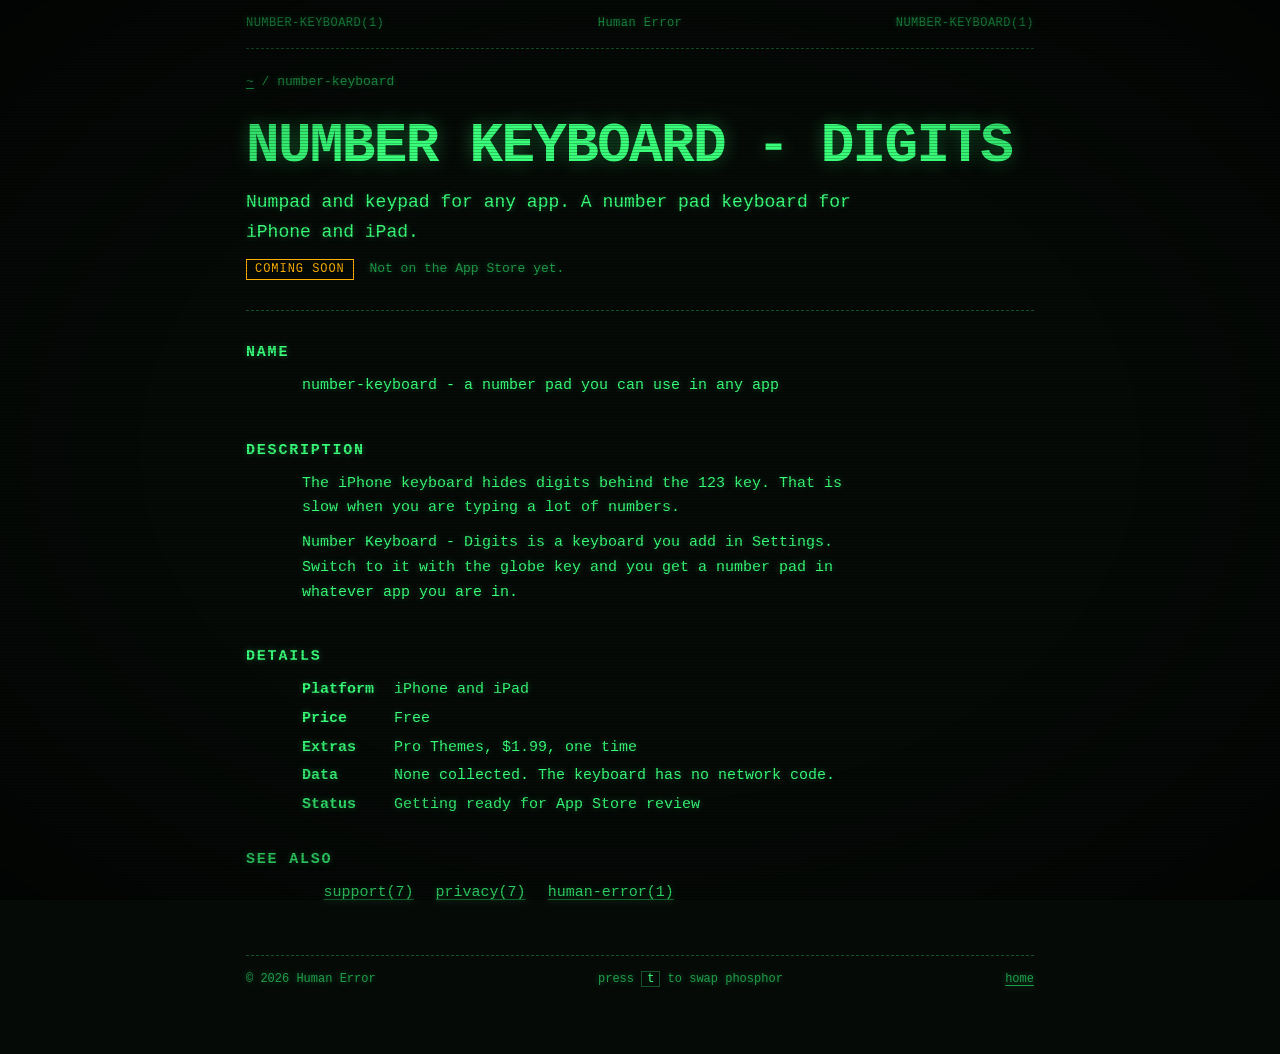
==== numeric-keyboard/index.html @ 32502a4f "Add Number Keyboard - Digits project with privacy and support pages Give the numeric keyboard its ow" ====
<!doctype html>
<html lang="en">
<head>
<meta charset="utf-8">
<meta name="viewport" content="width=device-width, initial-scale=1">
<title>Number Keyboard - Digits | Human Error</title>
<meta name="description" content="Number Keyboard - Digits is a number pad keyboard for iPhone and iPad, made by Human Error.">
<meta property="og:title" content="Number Keyboard - Digits | Human Error">
<meta property="og:description" content="Number Keyboard - Digits is a number pad keyboard for iPhone and iPad, made by Human Error.">
<meta property="og:type" content="website">
<meta name="theme-color" content="#060a07">
<link rel="icon" href="data:image/svg+xml,%3Csvg xmlns='http://www.w3.org/2000/svg' viewBox='0 0 32 32'%3E%3Crect width='32' height='32' fill='%23060a07'/%3E%3Ctext x='16' y='23' font-family='monospace' font-size='20' font-weight='700' text-anchor='middle' fill='%2339ff7a'%3EE!%3C/text%3E%3C/svg%3E">
<link rel="stylesheet" href="../assets/site.css">
</head>
<body>
<div class="wrap doc">

  <div class="manbar" aria-hidden="true">
    <span>NUMBER-KEYBOARD(1)</span>
    <span>Human Error</span>
    <span>NUMBER-KEYBOARD(1)</span>
  </div>

  <p class="crumb"><a href="../">~</a> / number-keyboard</p>

  <header class="head">
    <h1>Number Keyboard - Digits</h1>
    <p class="lede">Numpad and keypad for any app. A number pad keyboard for iPhone and iPad.</p>
    <p class="meta"><span class="tag">COMING SOON</span>&nbsp; Not on the App Store yet.</p>
  </header>

  <section>
    <h2>NAME</h2>
    <div class="body">
      <p>number-keyboard - a number pad you can use in any app</p>
    </div>
  </section>

  <section>
    <h2>DESCRIPTION</h2>
    <div class="body">
      <p>The iPhone keyboard hides digits behind the 123 key. That is slow when you are typing a lot of numbers.</p>
      <p>Number Keyboard - Digits is a keyboard you add in Settings. Switch to it with the globe key and you get a number pad in whatever app you are in.</p>
    </div>
  </section>

  <section>
    <h2>DETAILS</h2>
    <div class="body">
      <dl>
        <dt>Platform</dt><dd>iPhone and iPad</dd>
        <dt>Price</dt><dd>Free</dd>
        <dt>Extras</dt><dd>Pro Themes, $1.99, one time</dd>
        <dt>Data</dt><dd>None collected. The keyboard has no network code.</dd>
        <dt>Status</dt><dd>Getting ready for App Store review</dd>
      </dl>
    </div>
  </section>

  <section>
    <h2>SEE ALSO</h2>
    <div class="body">
      <ul class="links">
        <li><a href="support/">support(7)</a></li>
        <li><a href="privacy/">privacy(7)</a></li>
        <li><a href="../">human-error(1)</a></li>
      </ul>
    </div>
  </section>

  <footer>
    <span>&copy; <span id="yr">2026</span> Human Error</span>
    <span><button class="kbd" id="swap" type="button">press <kbd>t</kbd> to swap phosphor</button></span>
    <span><a href="../">home</a></span>
  </footer>
</div>
<script src="../assets/site.js"></script>
</body>
</html>
---- assets/site.css ----
:root {
  --bg: #060a07;
  --panel: #0b120d;
  --ink: #39ff7a;
  --ink-dim: #1f9d4a;
  --ink-faint: #14522a;
  --warn: #ffb000;
  --err: #ff4d5e;
  --glow: rgba(57, 255, 122, .35);
  --mono: ui-monospace, "SF Mono", "JetBrains Mono", "Cascadia Code", Menlo, Consolas, "Liberation Mono", monospace;
}
:root[data-phosphor="amber"] {
  --bg: #0a0703;
  --panel: #130d05;
  --ink: #ffb000;
  --ink-dim: #b37700;
  --ink-faint: #5c3d00;
  --warn: #39ff7a;
  --glow: rgba(255, 176, 0, .35);
}

* { box-sizing: border-box; }
html { background: var(--bg); }
body {
  margin: 0;
  background: var(--bg);
  color: var(--ink);
  font-family: var(--mono);
  font-size: 15px;
  line-height: 1.65;
  text-shadow: 0 0 6px var(--glow);
  min-height: 100vh;
  overflow-x: hidden;
}
::selection { background: var(--ink); color: var(--bg); text-shadow: none; }

/* CRT scanlines and vignette */
body::before, body::after {
  content: "";
  position: fixed;
  inset: 0;
  pointer-events: none;
  z-index: 10;
}
body::before {
  background: repeating-linear-gradient(to bottom, transparent 0 2px, rgba(0, 0, 0, .22) 2px 3px);
}
body::after {
  background: radial-gradient(ellipse at center, transparent 55%, rgba(0, 0, 0, .55) 100%);
}

.wrap { max-width: 820px; margin: 0 auto; padding: 0 16px 64px; }

.manbar {
  display: flex;
  justify-content: space-between;
  gap: 12px;
  padding: 14px 0;
  border-bottom: 1px dashed var(--ink-faint);
  color: var(--ink-dim);
  font-size: 12px;
  letter-spacing: .04em;
  white-space: nowrap;
}
.manbar span:nth-child(2) { overflow: hidden; text-overflow: ellipsis; }

/* Boot log */
.boot { margin: 28px 0 0; padding: 0; list-style: none; font-size: 12.5px; color: var(--ink-dim); }
.boot li { white-space: pre-wrap; }
.boot .ok { color: var(--ink); }
.boot .fail { color: var(--err); text-shadow: 0 0 6px rgba(255, 77, 94, .4); }
.boot .warn { color: var(--warn); text-shadow: 0 0 6px rgba(255, 176, 0, .35); }

/* Hero */
.hero { padding: 40px 0 44px; border-bottom: 1px dashed var(--ink-faint); }
h1 {
  margin: 0;
  font-size: clamp(44px, 13vw, 124px);
  line-height: .92;
  font-weight: 800;
  letter-spacing: -.04em;
  text-transform: uppercase;
  position: relative;
  text-shadow: 0 0 18px var(--glow);
}
h1 .layer {
  position: absolute;
  inset: 0;
  pointer-events: none;
  mix-blend-mode: screen;
  opacity: .75;
}
h1 .layer.r { color: var(--err); transform: translate(2px, 0); text-shadow: none; }
h1 .layer.b { color: #37b6ff; transform: translate(-2px, 0); text-shadow: none; }

.prompt { margin: 28px 0 0; font-size: clamp(14px, 3.6vw, 18px); }
.prompt .ps1 { color: var(--ink-dim); }
.tagline {
  margin: 6px 0 0;
  font-size: clamp(17px, 4.6vw, 26px);
  font-weight: 700;
  min-height: 1.65em;
}
.cursor {
  display: inline-block;
  width: .6em;
  height: 1.05em;
  margin-left: 2px;
  vertical-align: -0.16em;
  background: var(--ink);
  box-shadow: 0 0 10px var(--glow);
  animation: blink 1.05s steps(1) infinite;
}
.exit { margin: 14px 0 0; color: var(--ink-dim); font-size: 13px; }
.exit b { color: var(--err); font-weight: 700; text-shadow: 0 0 6px rgba(255, 77, 94, .4); }

/* Man page sections */
section { padding: 30px 0 0; }
h2 {
  margin: 0 0 8px;
  font-size: 15px;
  font-weight: 700;
  letter-spacing: .12em;
}
.body { padding-left: clamp(16px, 6vw, 56px); }
.body p { margin: 0 0 10px; max-width: 62ch; }
.dim { color: var(--ink-dim); }
.flag { white-space: nowrap; color: var(--warn); text-shadow: 0 0 6px rgba(255, 176, 0, .35); }
:root[data-phosphor="amber"] .flag { text-shadow: 0 0 6px rgba(57, 255, 122, .35); }

dl { margin: 0; display: grid; grid-template-columns: max-content 1fr; gap: 4px 20px; }
dt { font-weight: 700; }
dd { margin: 0; }

/* Process table */
.ps { border: 1px solid var(--ink-faint); background: var(--panel); }
.ps .row {
  display: grid;
  grid-template-columns: 4.5ch 1fr 10ch;
  gap: 12px;
  padding: 8px 12px;
  align-items: baseline;
}
.ps .head { color: var(--ink-dim); border-bottom: 1px solid var(--ink-faint); font-size: 12px; letter-spacing: .1em; }
.ps .row + .row { border-top: 1px dashed var(--ink-faint); }
.ps .name b { display: block; font-weight: 700; }
.ps .name span { color: var(--ink-dim); font-size: 13px; }
.ps .stat { color: var(--warn); text-align: right; text-shadow: 0 0 6px rgba(255, 176, 0, .35); }
.ps .idle .stat, .ps .idle .name b, .ps .idle .pid { color: var(--ink-faint); text-shadow: none; }

/* Hex dump */
.hex {
  margin: 0;
  padding: 12px;
  border: 1px solid var(--ink-faint);
  background: var(--panel);
  font-size: clamp(10.5px, 2.9vw, 13px);
  line-height: 1.55;
  overflow-x: auto;
  color: var(--ink-dim);
}
.hex .o { color: var(--ink-faint); text-shadow: none; }
.hex .a { color: var(--ink); }

footer {
  margin-top: 44px;
  padding-top: 14px;
  border-top: 1px dashed var(--ink-faint);
  display: flex;
  justify-content: space-between;
  flex-wrap: wrap;
  gap: 8px 16px;
  color: var(--ink-dim);
  font-size: 12px;
}
kbd {
  font: inherit;
  border: 1px solid var(--ink-faint);
  padding: 0 5px;
  color: var(--ink);
}
button.kbd {
  font: inherit;
  color: inherit;
  background: none;
  border: 0;
  padding: 0;
  cursor: pointer;
  text-shadow: inherit;
}
button.kbd:focus-visible { outline: 1px solid var(--ink); outline-offset: 3px; }

@keyframes blink { 50% { opacity: 0; } }
@keyframes jitter {
  0%, 92%, 100% { transform: translate(2px, 0); clip-path: none; }
  93% { transform: translate(7px, -1px); clip-path: inset(18% 0 55% 0); }
  95% { transform: translate(-5px, 1px); clip-path: inset(62% 0 12% 0); }
  97% { transform: translate(4px, 0); clip-path: inset(38% 0 40% 0); }
}
@keyframes jitter2 {
  0%, 90%, 100% { transform: translate(-2px, 0); clip-path: none; }
  91% { transform: translate(-8px, 1px); clip-path: inset(48% 0 22% 0); }
  94% { transform: translate(6px, -1px); clip-path: inset(8% 0 70% 0); }
}
@media (prefers-reduced-motion: no-preference) {
  h1 .layer.r { animation: jitter 5.5s steps(1) infinite; }
  h1 .layer.b { animation: jitter2 7s steps(1) infinite; }
}
@media (prefers-reduced-motion: reduce) {
  .cursor { animation: none; }
}

/* Document pages (projects, privacy, support) */
a { color: inherit; text-decoration: underline; text-decoration-color: var(--ink-dim); text-underline-offset: 3px; }
a:hover { text-decoration-color: var(--ink); }
a:focus-visible { outline: 1px solid var(--ink); outline-offset: 3px; }
.crumb { margin: 22px 0 0; color: var(--ink-dim); font-size: 13px; overflow-wrap: anywhere; }
.doc h1 { font-size: clamp(30px, 8vw, 56px); line-height: 1; letter-spacing: -.03em; margin: 26px 0 0; }
.doc .lede { margin: 14px 0 0; font-size: clamp(15px, 3.8vw, 18px); max-width: 60ch; }
.doc .meta { margin: 10px 0 0; color: var(--ink-dim); font-size: 13px; }
.doc .head { padding-bottom: 30px; border-bottom: 1px dashed var(--ink-faint); }
.body ul, .body ol { margin: 0 0 10px; padding-left: 2.4ch; max-width: 62ch; }
.body li { margin: 0 0 6px; }
.body h3 { margin: 18px 0 6px; font-size: 15px; font-weight: 700; }
.body h3:first-child { margin-top: 0; }
.tag {
  display: inline-block;
  padding: 0 8px;
  border: 1px solid var(--warn);
  color: var(--warn);
  font-size: 12px;
  letter-spacing: .08em;
  text-shadow: none;
}
.ps a.row { text-decoration: none; }
.ps a.row:hover { background: rgba(255, 255, 255, .03); }
.ps a.row:hover .name b { text-decoration: underline; text-underline-offset: 3px; }
.links { display: flex; flex-wrap: wrap; gap: 8px 22px; margin: 0; padding: 0; list-style: none; }
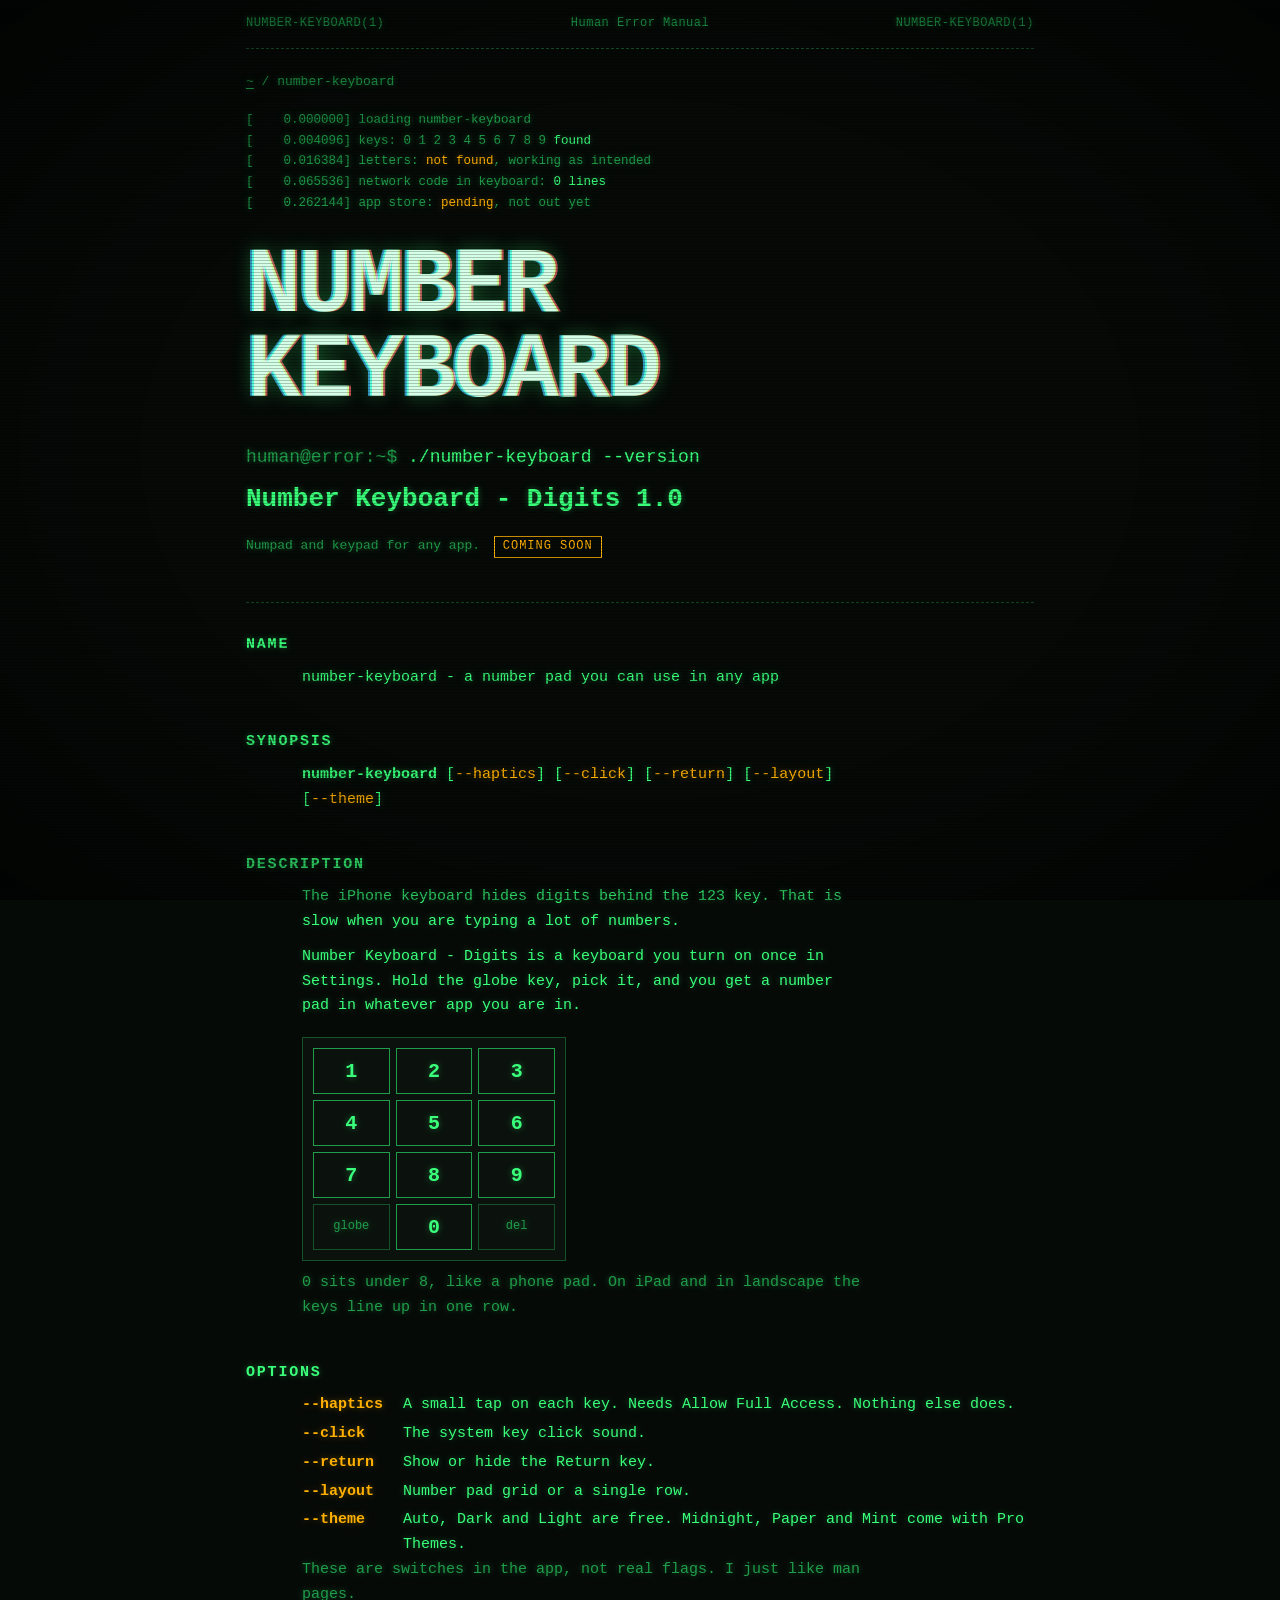
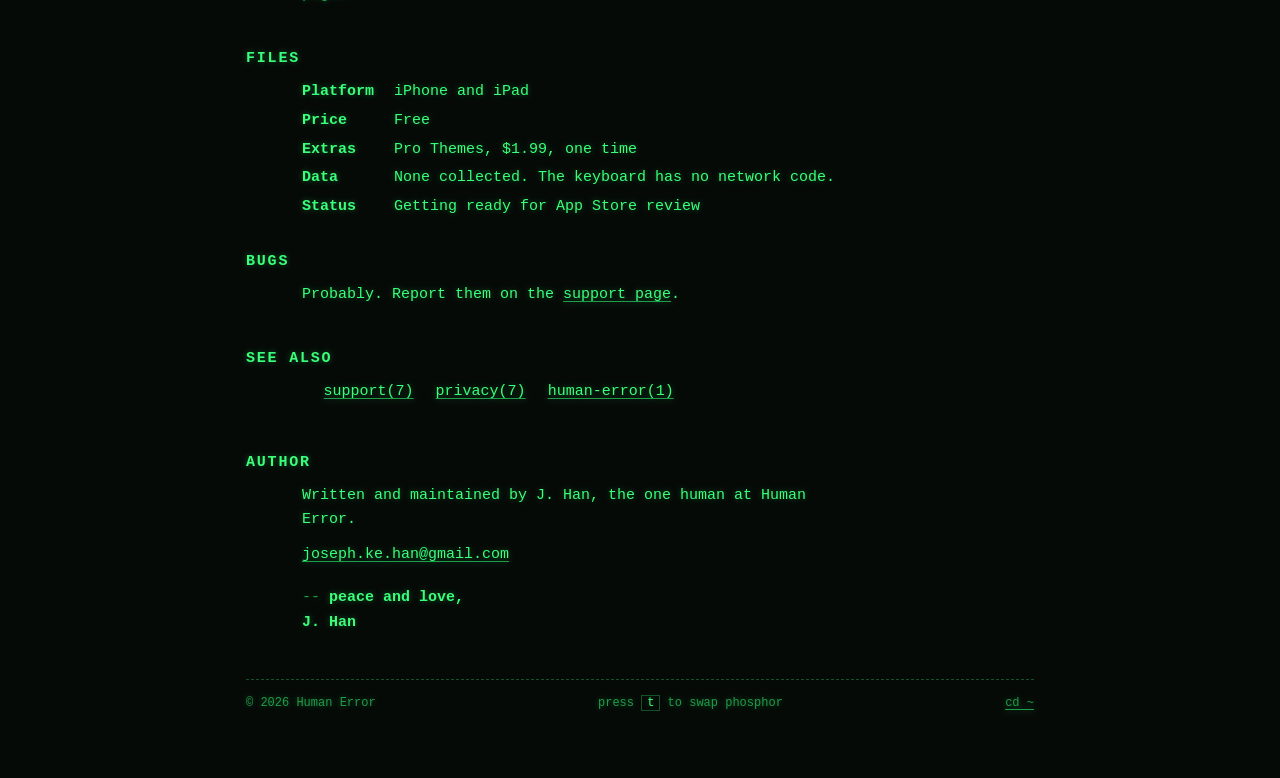
==== commit ce71151c: "Restyle keyboard pages, add contact email and J. Han byline Bring the project, privacy and support p" ====
--- a/numeric-keyboard/index.html
+++ b/numeric-keyboard/index.html
@@ -17,16 +17,29 @@
 
   <div class="manbar" aria-hidden="true">
     <span>NUMBER-KEYBOARD(1)</span>
-    <span>Human Error</span>
+    <span>Human Error Manual</span>
     <span>NUMBER-KEYBOARD(1)</span>
   </div>
 
   <p class="crumb"><a href="../">~</a> / number-keyboard</p>
 
-  <header class="head">
-    <h1>Number Keyboard - Digits</h1>
-    <p class="lede">Numpad and keypad for any app. A number pad keyboard for iPhone and iPad.</p>
-    <p class="meta"><span class="tag">COMING SOON</span>&nbsp; Not on the App Store yet.</p>
+  <ul class="boot" aria-hidden="true">
+    <li>[    0.000000] loading number-keyboard</li>
+    <li>[    0.004096] keys: 0 1 2 3 4 5 6 7 8 9 <span class="ok">found</span></li>
+    <li>[    0.016384] letters: <span class="warn">not found</span>, working as intended</li>
+    <li>[    0.065536] network code in keyboard: <span class="ok">0 lines</span></li>
+    <li>[    0.262144] app store: <span class="warn">pending</span>, not out yet</li>
+  </ul>
+
+  <header class="hero">
+    <h1>
+      Number<br>Keyboard
+      <span class="layer r" aria-hidden="true">Number<br>Keyboard</span>
+      <span class="layer b" aria-hidden="true">Number<br>Keyboard</span>
+    </h1>
+    <p class="prompt"><span class="ps1">human@error:~$</span> ./number-keyboard --version</p>
+    <p class="tagline">Number Keyboard - Digits 1.0</p>
+    <p class="exit">Numpad and keypad for any app. <span class="tag">COMING SOON</span></p>
   </header>
 
   <section>
@@ -37,15 +50,43 @@
   </section>
 
   <section>
-    <h2>DESCRIPTION</h2>
+    <h2>SYNOPSIS</h2>
     <div class="body">
-      <p>The iPhone keyboard hides digits behind the 123 key. That is slow when you are typing a lot of numbers.</p>
-      <p>Number Keyboard - Digits is a keyboard you add in Settings. Switch to it with the globe key and you get a number pad in whatever app you are in.</p>
+      <p><b>number-keyboard</b> [<span class="flag">--haptics</span>] [<span class="flag">--click</span>] [<span class="flag">--return</span>] [<span class="flag">--layout</span>] [<span class="flag">--theme</span>]</p>
     </div>
   </section>
 
   <section>
-    <h2>DETAILS</h2>
+    <h2>DESCRIPTION</h2>
+    <div class="body">
+      <p>The iPhone keyboard hides digits behind the 123 key. That is slow when you are typing a lot of numbers.</p>
+      <p>Number Keyboard - Digits is a keyboard you turn on once in Settings. Hold the globe key, pick it, and you get a number pad in whatever app you are in.</p>
+      <div class="keypad" role="img" aria-label="Number pad layout: 1 2 3, 4 5 6, 7 8 9, then globe, 0 and delete. 0 sits under 8.">
+        <span>1</span><span>2</span><span>3</span>
+        <span>4</span><span>5</span><span>6</span>
+        <span>7</span><span>8</span><span>9</span>
+        <span class="fn">globe</span><span>0</span><span class="fn">del</span>
+      </div>
+      <p class="dim">0 sits under 8, like a phone pad. On iPad and in landscape the keys line up in one row.</p>
+    </div>
+  </section>
+
+  <section>
+    <h2>OPTIONS</h2>
+    <div class="body">
+      <dl>
+        <dt class="flag">--haptics</dt><dd>A small tap on each key. Needs Allow Full Access. Nothing else does.</dd>
+        <dt class="flag">--click</dt><dd>The system key click sound.</dd>
+        <dt class="flag">--return</dt><dd>Show or hide the Return key.</dd>
+        <dt class="flag">--layout</dt><dd>Number pad grid or a single row.</dd>
+        <dt class="flag">--theme</dt><dd>Auto, Dark and Light are free. Midnight, Paper and Mint come with Pro Themes.</dd>
+      </dl>
+      <p class="dim">These are switches in the app, not real flags. I just like man pages.</p>
+    </div>
+  </section>
+
+  <section>
+    <h2>FILES</h2>
     <div class="body">
       <dl>
         <dt>Platform</dt><dd>iPhone and iPad</dd>
@@ -54,6 +95,13 @@
         <dt>Data</dt><dd>None collected. The keyboard has no network code.</dd>
         <dt>Status</dt><dd>Getting ready for App Store review</dd>
       </dl>
+    </div>
+  </section>
+
+  <section>
+    <h2>BUGS</h2>
+    <div class="body">
+      <p>Probably. Report them on the <a href="support/">support page</a>.</p>
     </div>
   </section>
 
@@ -68,10 +116,19 @@
     </div>
   </section>
 
+  <section>
+    <h2>AUTHOR</h2>
+    <div class="body">
+      <p>Written and maintained by J. Han, the one human at Human Error.</p>
+      <p><a href="mailto:joseph.ke.han@gmail.com">joseph.ke.han@gmail.com</a></p>
+      <p class="sig">peace and love,<br>J. Han</p>
+    </div>
+  </section>
+
   <footer>
     <span>&copy; <span id="yr">2026</span> Human Error</span>
     <span><button class="kbd" id="swap" type="button">press <kbd>t</kbd> to swap phosphor</button></span>
-    <span><a href="../">home</a></span>
+    <span><a href="../">cd ~</a></span>
   </footer>
 </div>
 <script src="../assets/site.js"></script>
--- a/assets/site.css
+++ b/assets/site.css
@@ -215,7 +215,7 @@
 a:hover { text-decoration-color: var(--ink); }
 a:focus-visible { outline: 1px solid var(--ink); outline-offset: 3px; }
 .crumb { margin: 22px 0 0; color: var(--ink-dim); font-size: 13px; overflow-wrap: anywhere; }
-.doc h1 { font-size: clamp(30px, 8vw, 56px); line-height: 1; letter-spacing: -.03em; margin: 26px 0 0; }
+.doc h1 { font-size: clamp(40px, 11vw, 92px); }
 .doc .lede { margin: 14px 0 0; font-size: clamp(15px, 3.8vw, 18px); max-width: 60ch; }
 .doc .meta { margin: 10px 0 0; color: var(--ink-dim); font-size: 13px; }
 .doc .head { padding-bottom: 30px; border-bottom: 1px dashed var(--ink-faint); }
@@ -236,3 +236,30 @@
 .ps a.row:hover { background: rgba(255, 255, 255, .03); }
 .ps a.row:hover .name b { text-decoration: underline; text-underline-offset: 3px; }
 .links { display: flex; flex-wrap: wrap; gap: 8px 22px; margin: 0; padding: 0; list-style: none; }
+
+.doc .boot { margin-top: 18px; }
+.doc .hero { padding-top: 32px; }
+.tagline .tag { vertical-align: middle; font-weight: 400; }
+.exit b.ok0 { color: var(--ink); text-shadow: 0 0 6px var(--glow); }
+.exit .tag { margin-left: 6px; }
+.sig { margin-top: 18px !important; font-weight: 700; }
+.sig::before { content: "-- "; color: var(--ink-dim); font-weight: 400; }
+.keypad {
+  display: grid;
+  grid-template-columns: repeat(3, 1fr);
+  gap: 6px;
+  width: min(100%, 264px);
+  margin: 18px 0 10px;
+  padding: 10px;
+  border: 1px solid var(--ink-faint);
+  background: var(--panel);
+}
+.keypad span {
+  display: grid;
+  place-items: center;
+  height: 46px;
+  border: 1px solid var(--ink-dim);
+  font-size: 20px;
+  font-weight: 700;
+}
+.keypad span.fn { font-size: 12px; font-weight: 400; color: var(--ink-dim); border-color: var(--ink-faint); }
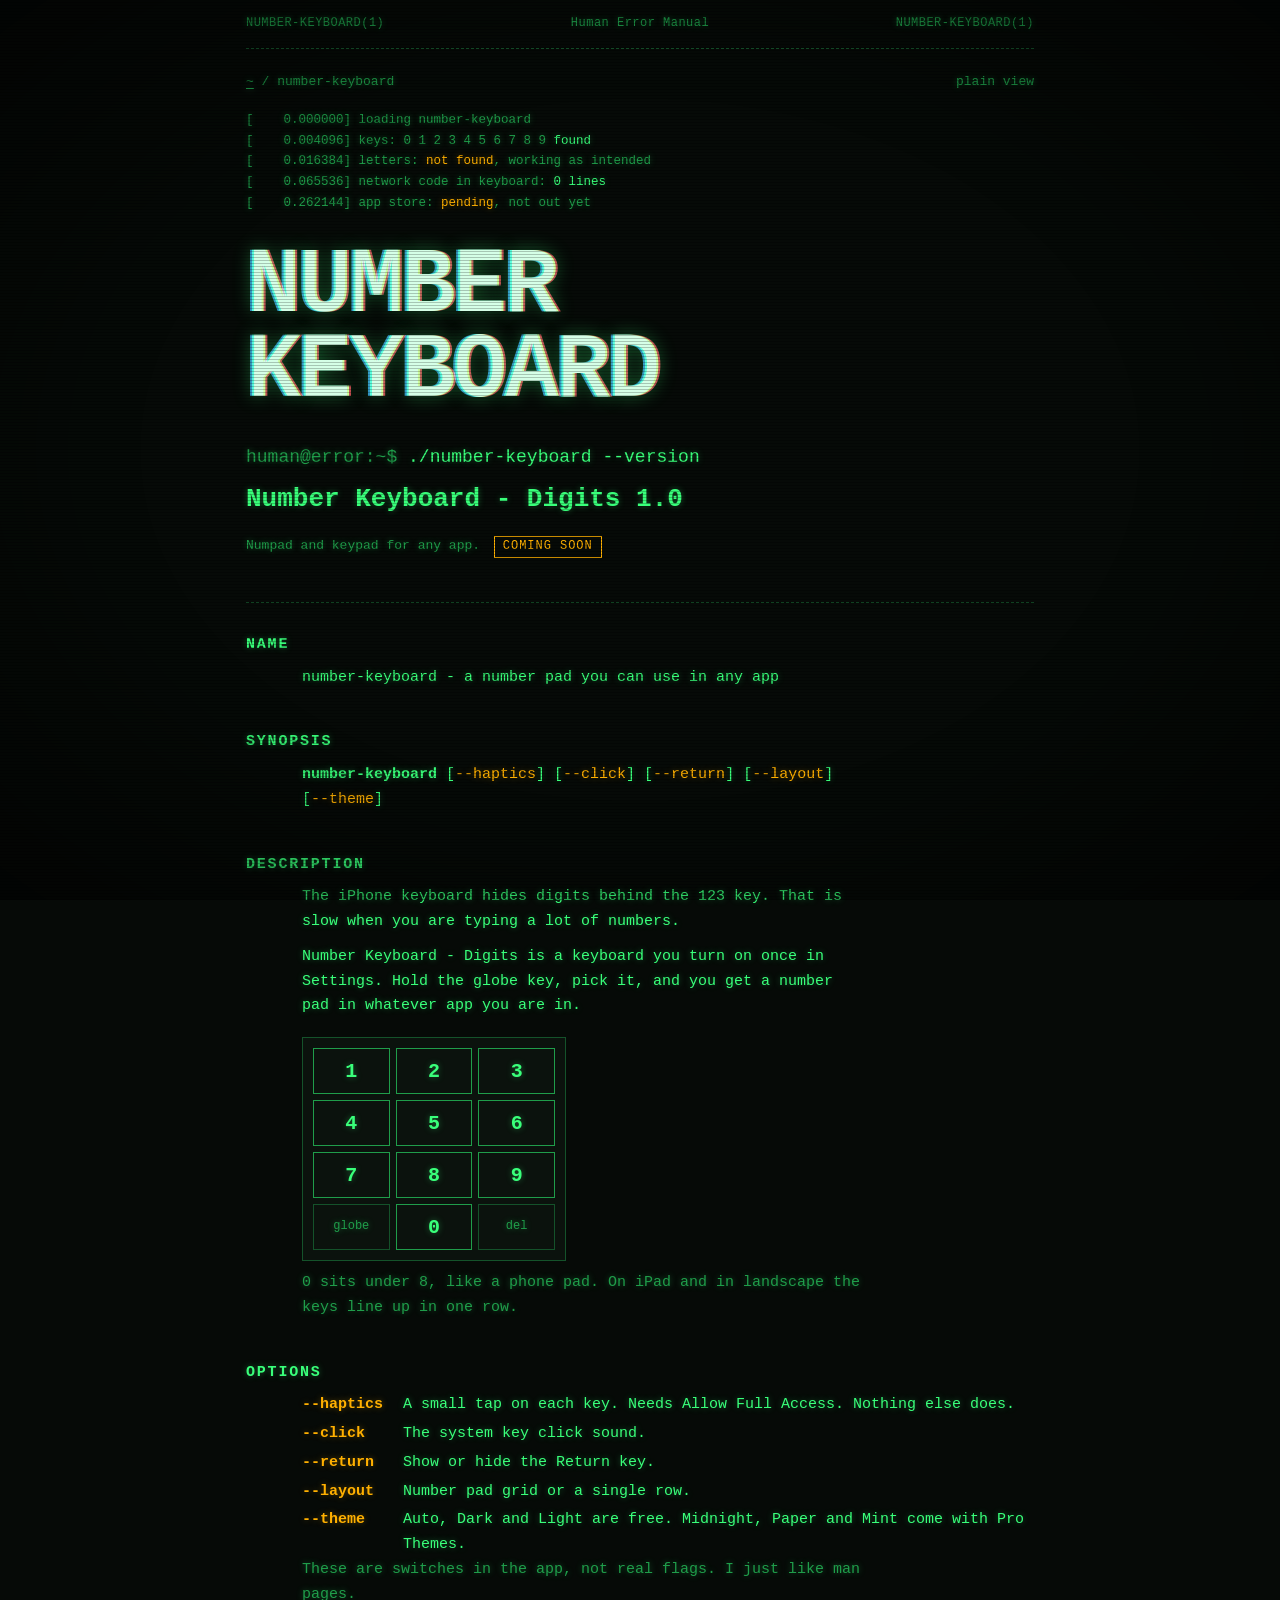
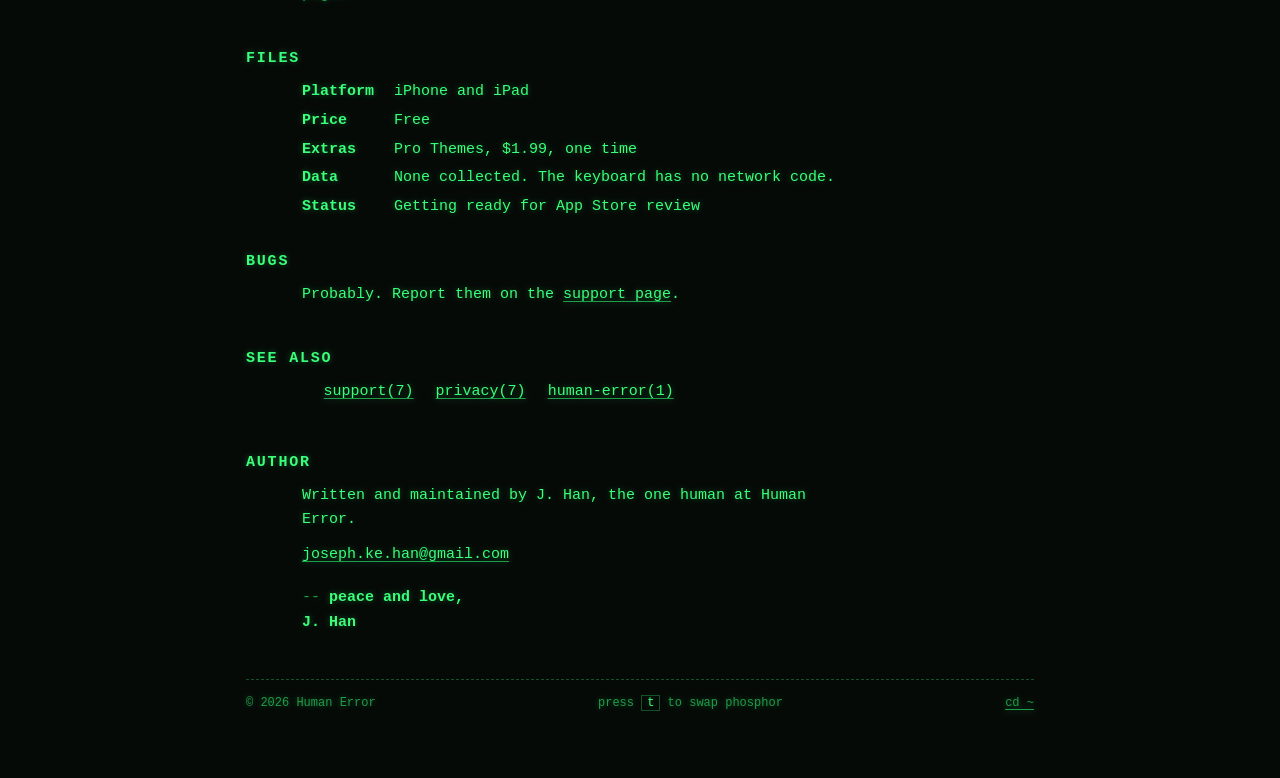
==== commit b9d5dab1: "Add plain view toggle and retention section, drop exit code joke Every page gets a plain view (butto" ====
--- a/numeric-keyboard/index.html
+++ b/numeric-keyboard/index.html
@@ -15,15 +15,15 @@
 <body>
 <div class="wrap doc">
 
-  <div class="manbar" aria-hidden="true">
+  <div class="manbar nerd" aria-hidden="true">
     <span>NUMBER-KEYBOARD(1)</span>
     <span>Human Error Manual</span>
     <span>NUMBER-KEYBOARD(1)</span>
   </div>
 
-  <p class="crumb"><a href="../">~</a> / number-keyboard</p>
+  <p class="crumb viewbar"><span><a href="../">~</a> / number-keyboard</span><button class="kbd view-toggle" type="button">plain view</button></p>
 
-  <ul class="boot" aria-hidden="true">
+  <ul class="boot nerd" aria-hidden="true">
     <li>[    0.000000] loading number-keyboard</li>
     <li>[    0.004096] keys: 0 1 2 3 4 5 6 7 8 9 <span class="ok">found</span></li>
     <li>[    0.016384] letters: <span class="warn">not found</span>, working as intended</li>
@@ -37,7 +37,7 @@
       <span class="layer r" aria-hidden="true">Number<br>Keyboard</span>
       <span class="layer b" aria-hidden="true">Number<br>Keyboard</span>
     </h1>
-    <p class="prompt"><span class="ps1">human@error:~$</span> ./number-keyboard --version</p>
+    <p class="prompt nerd"><span class="ps1">human@error:~$</span> ./number-keyboard --version</p>
     <p class="tagline">Number Keyboard - Digits 1.0</p>
     <p class="exit">Numpad and keypad for any app. <span class="tag">COMING SOON</span></p>
   </header>
@@ -81,7 +81,7 @@
         <dt class="flag">--layout</dt><dd>Number pad grid or a single row.</dd>
         <dt class="flag">--theme</dt><dd>Auto, Dark and Light are free. Midnight, Paper and Mint come with Pro Themes.</dd>
       </dl>
-      <p class="dim">These are switches in the app, not real flags. I just like man pages.</p>
+      <p class="dim nerd">These are switches in the app, not real flags. I just like man pages.</p>
     </div>
   </section>
 
@@ -127,7 +127,7 @@
 
   <footer>
     <span>&copy; <span id="yr">2026</span> Human Error</span>
-    <span><button class="kbd" id="swap" type="button">press <kbd>t</kbd> to swap phosphor</button></span>
+    <span class="nerd"><button class="kbd" id="swap" type="button">press <kbd>t</kbd> to swap phosphor</button></span>
     <span><a href="../">cd ~</a></span>
   </footer>
 </div>
--- a/assets/site.css
+++ b/assets/site.css
@@ -263,3 +263,37 @@
   font-weight: 700;
 }
 .keypad span.fn { font-size: 12px; font-weight: 400; color: var(--ink-dim); border-color: var(--ink-faint); }
+
+/* Plain view: same words, no terminal dressing */
+.plain-only { display: none; }
+:root[data-view="plain"] .plain-only { display: block; }
+.viewbar { display: flex; justify-content: space-between; align-items: baseline; gap: 12px; }
+.viewbar > :only-child { margin-left: auto; }
+.view-toggle { border: 1px solid var(--ink-faint); padding: 1px 8px; white-space: nowrap; color: var(--ink); }
+:root[data-view="plain"] {
+  --bg: #ffffff;
+  --panel: #f5f5f4;
+  --ink: #1a1a1a;
+  --ink-dim: #555555;
+  --ink-faint: #d0d0d0;
+  --warn: #7a4f00;
+  --err: #b00020;
+  --glow: transparent;
+}
+:root[data-view="plain"] body {
+  font-family: -apple-system, BlinkMacSystemFont, "Segoe UI", Roboto, Helvetica, Arial, sans-serif;
+  font-size: 17px;
+}
+:root[data-view="plain"] * { text-shadow: none !important; }
+:root[data-view="plain"] body::before,
+:root[data-view="plain"] body::after,
+:root[data-view="plain"] .nerd,
+:root[data-view="plain"] h1 .layer { display: none !important; }
+:root[data-view="plain"] h1 { font-size: clamp(32px, 7vw, 48px); line-height: 1.1; letter-spacing: -.01em; text-transform: none; }
+:root[data-view="plain"] .hero { padding-top: 20px; }
+:root[data-view="plain"] .tagline { font-weight: 400; font-size: 19px; }
+:root[data-view="plain"] .exit { font-size: 15px; }
+:root[data-view="plain"] h2 { letter-spacing: .04em; }
+:root[data-view="plain"] .body { padding-left: 0; }
+:root[data-view="plain"] .flag { color: var(--ink); font-weight: 600; }
+:root[data-view="plain"] .cursor { box-shadow: none; }
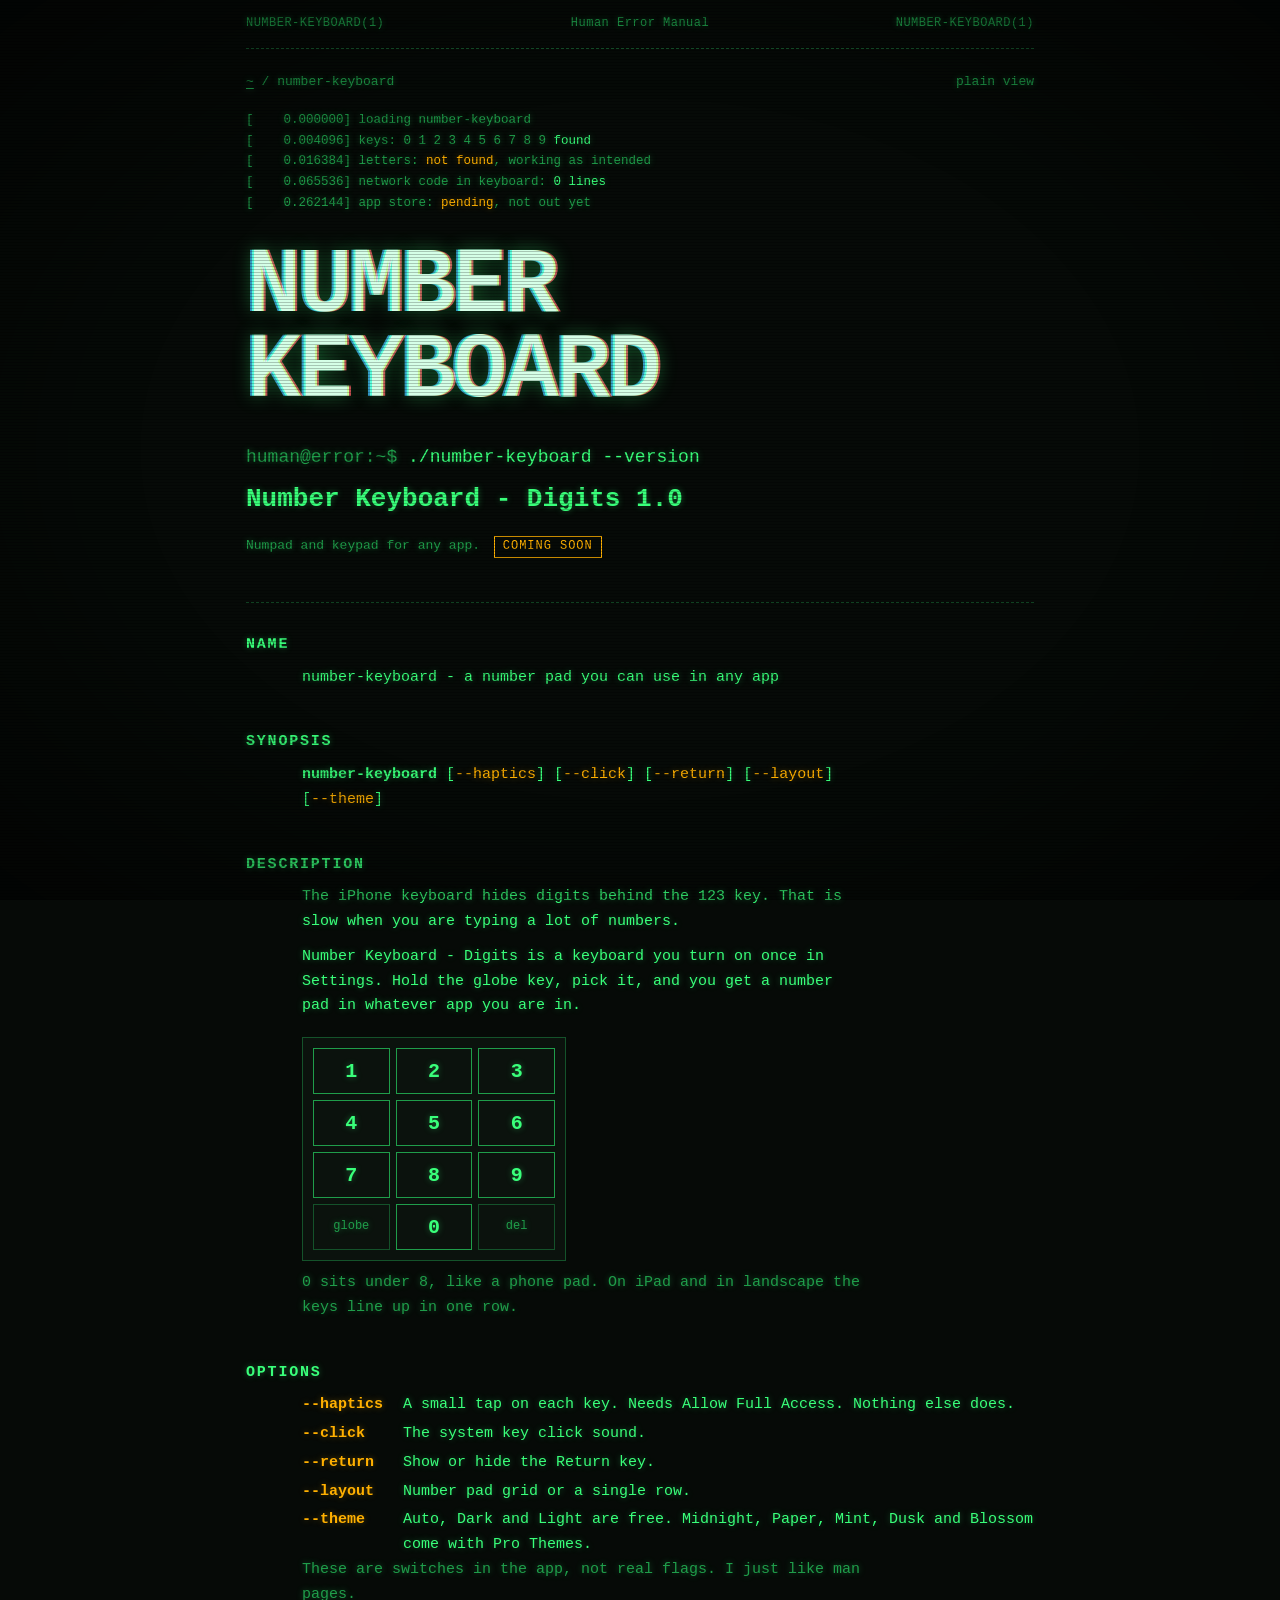
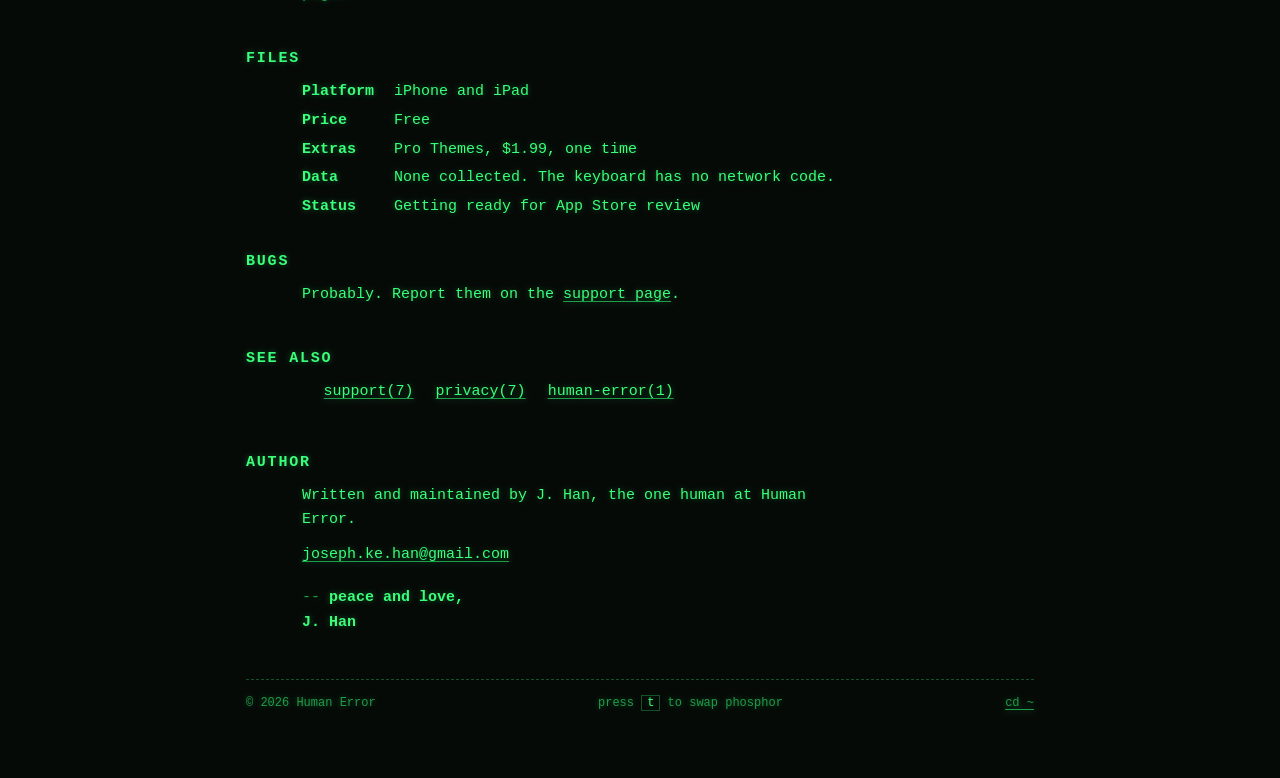
==== commit 995b5df8: "List all five Pro themes on the keyboard page Dusk and Blossom ship in build 9.  Co-Authored-By: Cla" ====
--- a/numeric-keyboard/index.html
+++ b/numeric-keyboard/index.html
@@ -79,7 +79,7 @@
         <dt class="flag">--click</dt><dd>The system key click sound.</dd>
         <dt class="flag">--return</dt><dd>Show or hide the Return key.</dd>
         <dt class="flag">--layout</dt><dd>Number pad grid or a single row.</dd>
-        <dt class="flag">--theme</dt><dd>Auto, Dark and Light are free. Midnight, Paper and Mint come with Pro Themes.</dd>
+        <dt class="flag">--theme</dt><dd>Auto, Dark and Light are free. Midnight, Paper, Mint, Dusk and Blossom come with Pro Themes.</dd>
       </dl>
       <p class="dim nerd">These are switches in the app, not real flags. I just like man pages.</p>
     </div>
